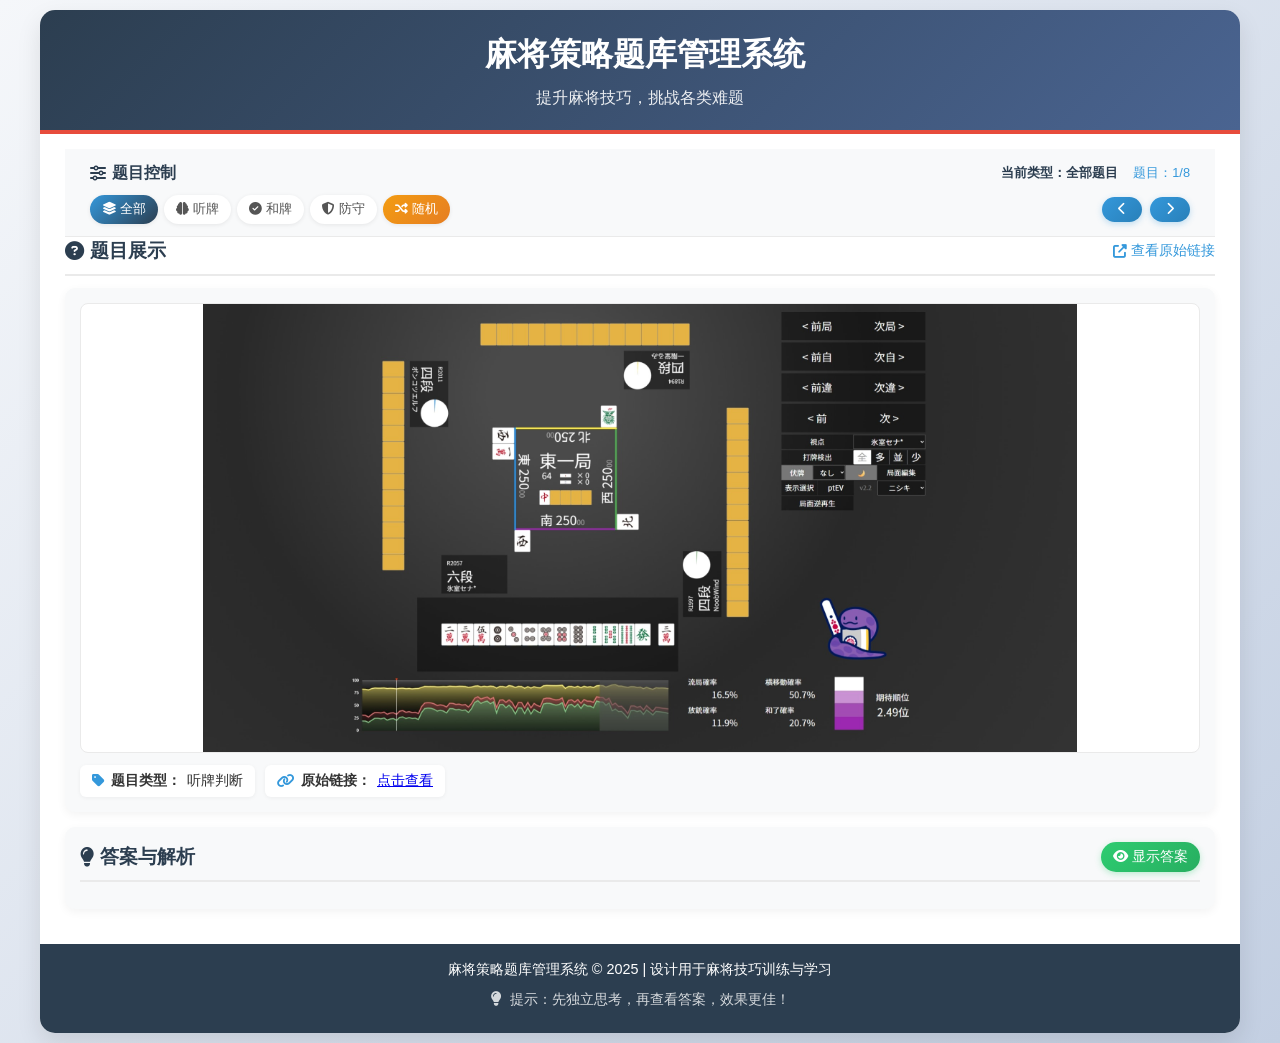
==== mahjong_question_bank/index.html @ be2d81af "麻将题库UI 更新麻将题库UI" ====
<!DOCTYPE html>
<html lang="zh-CN">
<head>
    <meta charset="UTF-8">
    <meta name="viewport" content="width=device-width, initial-scale=1.0">
    <title>麻将策略题库管理系统</title>
    <link rel="stylesheet" href="style.css">
    <link rel="stylesheet" href="https://cdnjs.cloudflare.com/ajax/libs/font-awesome/6.4.0/css/all.min.css">
</head>
<body>
    <div class="container">
        <header class="header">
            <h1><i class="fas fa-tiles"></i> 麻将策略题库管理系统</h1>
            <p class="subtitle">提升麻将技巧，挑战各类难题</p>
        </header>

        <main class="main-content">
            <div class="control-panel">
                <div class="control-header">
                    <div class="control-title">
                        <i class="fas fa-sliders-h"></i> 题目控制
                    </div>
                    <div class="type-info">
                        <span class="current-type">当前类型：全部题目</span>
                        <span class="question-count">题目：<span id="current-index">1</span>/<span id="total-questions">0</span></span>
                    </div>
                </div>
                
                <div class="control-buttons">
                    <div class="filter-buttons">
                        <button class="filter-btn active" data-type="all" title="全部题目">
                            <i class="fas fa-layer-group"></i> 全部
                        </button>
                        <button class="filter-btn" data-type="听牌判断" title="听牌判断">
                            <i class="fas fa-brain"></i> 听牌
                        </button>
                        <button class="filter-btn" data-type="和牌选择" title="和牌选择">
                            <i class="fas fa-check-circle"></i> 和牌
                        </button>
                        <button class="filter-btn" data-type="防守策略" title="防守策略">
                            <i class="fas fa-shield-alt"></i> 防守
                        </button>
                        <button class="filter-btn random-btn" title="随机抽题">
                            <i class="fas fa-random"></i> 随机
                        </button>
                    </div>
                    
                    <div class="nav-buttons">
                        <button class="nav-btn prev-btn" id="prev-btn" title="上一题">
                            <i class="fas fa-chevron-left"></i>
                        </button>
                        <button class="nav-btn next-btn" id="next-btn" title="下一题">
                            <i class="fas fa-chevron-right"></i>
                        </button>
                    </div>
                </div>
            </div>

            <div class="question-section">
                <div class="section-header">
                    <h2><i class="fas fa-question-circle"></i> 题目展示</h2>
                    <a href="#" class="original-link" id="original-link" target="_blank">
                        <i class="fas fa-external-link-alt"></i> 查看原始链接
                    </a>
                </div>
                
                <div class="question-display">
                    <div class="question-image-container">
                        <div class="image-placeholder" id="question-image-placeholder">
                            <i class="fas fa-image"></i>
                            <p>题目图片加载中...</p>
                        </div>
                        <img src="" alt="题目图片" class="question-image" id="question-image">
                    </div>
                    
                    <div class="question-meta">
                        <div class="meta-item">
                            <i class="fas fa-tag"></i>
                            <strong>题目类型：</strong>
                            <span id="question-type">听牌判断</span>
                        </div>
                        <div class="meta-item">
                            <i class="fas fa-link"></i>
                            <strong>原始链接：</strong>
                            <a href="#" id="question-url" target="_blank">点击查看</a>
                        </div>
                    </div>
                </div>
            </div>

            <div class="answer-section">
                <div class="section-header">
                    <h2><i class="fas fa-lightbulb"></i> 答案与解析</h2>
                    <button class="toggle-answer-btn" id="toggle-answer">
                        <i class="fas fa-eye"></i> 显示答案
                    </button>
                </div>
                
                <div class="answer-content hidden" id="answer-content">
                    <div class="answer-image-container">
                        <div class="image-placeholder" id="answer-image-placeholder">
                            <i class="fas fa-image"></i>
                            <p>答案图片加载中...</p>
                        </div>
                        <img src="" alt="答案图片" class="answer-image" id="answer-image">
                    </div>
                    
                    <div class="analysis-container">
                        <h3><i class="fas fa-analytics"></i> 题目解析</h3>
                        <div class="analysis-content" id="question-analyse">
                            点击"显示答案"按钮查看题目解析...
                        </div>
                    </div>
                </div>
            </div>
        </main>

        <footer class="footer">
            <p>麻将策略题库管理系统 &copy; 2025 | 设计用于麻将技巧训练与学习</p>
            <p class="footer-tips">
                <i class="fas fa-lightbulb"></i> 提示：先独立思考，再查看答案，效果更佳！
            </p>
        </footer>
    </div>

    <script src="script.js"></script>
</body>
</html>
---- mahjong_question_bank/style.css ----
/* 麻将策略题库管理系统样式 - 优化版 */
* {
    margin: 0;
    padding: 0;
    box-sizing: border-box;
}

body {
    font-family: 'Segoe UI', 'Microsoft YaHei', sans-serif;
    background: linear-gradient(135deg, #f5f7fa 0%, #c3cfe2 100%);
    color: #333;
    line-height: 1.5;
    min-height: 100vh;
    padding: 10px;
}

.container {
    max-width: 1200px;
    margin: 0 auto;
    background: white;
    border-radius: 15px;
    box-shadow: 0 10px 25px rgba(0, 0, 0, 0.1);
    overflow: hidden;
}

/* 头部样式 */
.header {
    background: linear-gradient(135deg, #2c3e50 0%, #4a6491 100%);
    color: white;
    padding: 20px 30px;
    text-align: center;
    border-bottom: 4px solid #e74c3c;
}

.header h1 {
    font-size: 2rem;
    margin-bottom: 8px;
    display: flex;
    align-items: center;
    justify-content: center;
    gap: 10px;
}

.header .subtitle {
    font-size: 1rem;
    opacity: 0.9;
    font-weight: 300;
}

/* 控制面板样式 - 压缩版 */
.control-panel {
    background: #f8f9fa;
    padding: 12px 25px;
    border-bottom: 1px solid #eaeaea;
}

.control-header {
    display: flex;
    justify-content: space-between;
    align-items: center;
    margin-bottom: 10px;
}

.control-title {
    font-size: 1rem;
    font-weight: 600;
    color: #2c3e50;
    display: flex;
    align-items: center;
    gap: 6px;
}

.control-buttons {
    display: flex;
    justify-content: space-between;
    align-items: center;
    gap: 15px;
}

.filter-buttons {
    display: flex;
    flex-wrap: wrap;
    gap: 6px;
}

.filter-btn {
    padding: 6px 12px;
    border: none;
    border-radius: 20px;
    background: white;
    color: #555;
    font-size: 0.8rem;
    font-weight: 500;
    cursor: pointer;
    transition: all 0.2s ease;
    display: flex;
    align-items: center;
    gap: 4px;
    box-shadow: 0 1px 4px rgba(0, 0, 0, 0.08);
    min-width: 60px;
    justify-content: center;
}

.filter-btn:hover {
    transform: translateY(-1px);
    box-shadow: 0 3px 8px rgba(0, 0, 0, 0.12);
}

.filter-btn.active {
    background: linear-gradient(135deg, #3498db 0%, #2c3e50 100%);
    color: white;
}

.filter-btn[data-type="听牌判断"]:hover,
.filter-btn[data-type="听牌判断"].active {
    background: linear-gradient(135deg, #9b59b6 0%, #8e44ad 100%);
    color: white;
}

.filter-btn[data-type="和牌选择"]:hover,
.filter-btn[data-type="和牌选择"].active {
    background: linear-gradient(135deg, #2ecc71 0%, #27ae60 100%);
    color: white;
}

.filter-btn[data-type="防守策略"]:hover,
.filter-btn[data-type="防守策略"].active {
    background: linear-gradient(135deg, #e74c3c 0%, #c0392b 100%);
    color: white;
}

.random-btn {
    background: linear-gradient(135deg, #f39c12 0%, #e67e22 100%);
    color: white;
}

.random-btn:hover {
    background: linear-gradient(135deg, #e67e22 0%, #d35400 100%);
}

.type-info {
    display: flex;
    align-items: center;
    gap: 15px;
    color: #666;
    font-size: 0.8rem;
}

.current-type {
    font-weight: 600;
    color: #2c3e50;
}

.question-count {
    font-weight: 500;
    color: #3498db;
}

/* 导航按钮样式 - 压缩版 */
.nav-buttons {
    display: flex;
    align-items: center;
    gap: 8px;
}

.nav-btn {
    padding: 6px 12px;
    border: none;
    border-radius: 20px;
    background: linear-gradient(135deg, #3498db 0%, #2980b9 100%);
    color: white;
    font-size: 0.8rem;
    font-weight: 500;
    cursor: pointer;
    transition: all 0.2s ease;
    display: flex;
    align-items: center;
    justify-content: center;
    min-width: 40px;
    box-shadow: 0 2px 6px rgba(52, 152, 219, 0.3);
}

.nav-btn:hover {
    transform: translateY(-1px);
    box-shadow: 0 4px 10px rgba(52, 152, 219, 0.4);
}

.nav-btn:disabled {
    background: #bdc3c7;
    cursor: not-allowed;
    transform: none;
    box-shadow: none;
}

/* 题目区域样式 - 优化版 */
.main-content {
    padding: 15px 25px;
}

.section-header {
    display: flex;
    justify-content: space-between;
    align-items: center;
    margin-bottom: 12px;
    padding-bottom: 8px;
    border-bottom: 2px solid #eaeaea;
}

.section-header h2 {
    font-size: 1.2rem;
    color: #2c3e50;
    display: flex;
    align-items: center;
    gap: 6px;
}

.original-link {
    color: #3498db;
    text-decoration: none;
    font-weight: 500;
    display: flex;
    align-items: center;
    gap: 4px;
    transition: color 0.2s ease;
    font-size: 0.85rem;
}

.original-link:hover {
    color: #2980b9;
    text-decoration: underline;
}

/* 题目展示区域 - 增大图片区域 */
.question-display {
    background: #f8f9fa;
    border-radius: 10px;
    padding: 15px;
    margin-bottom: 15px;
    box-shadow: 0 3px 10px rgba(0, 0, 0, 0.05);
}

.question-image-container {
    position: relative;
    width: 100%;
    height: 450px; /* 增大图片区域高度 */
    background: white;
    border-radius: 8px;
    overflow: hidden;
    margin-bottom: 12px;
    border: 1px solid #eaeaea;
}

.image-placeholder {
    position: absolute;
    top: 0;
    left: 0;
    width: 100%;
    height: 100%;
    display: flex;
    flex-direction: column;
    align-items: center;
    justify-content: center;
    background: #f8f9fa;
    color: #95a5a6;
    font-size: 0.9rem;
}

.image-placeholder i {
    font-size: 2.5rem;
    margin-bottom: 12px;
    opacity: 0.5;
}

.question-image, .answer-image {
    width: 100%;
    height: 100%;
    object-fit: contain; /* 保持图片比例，不裁剪 */
    display: none;
}

.question-meta {
    display: flex;
    gap: 10px;
    flex-wrap: wrap;
}

.meta-item {
    display: flex;
    align-items: center;
    gap: 6px;
    padding: 6px 12px;
    background: white;
    border-radius: 6px;
    box-shadow: 0 1px 4px rgba(0, 0, 0, 0.05);
    font-size: 0.85rem;
}

.meta-item i {
    color: #3498db;
    font-size: 0.9rem;
}

/* 答案区域样式 - 压缩版 */
.answer-section {
    background: #f8f9fa;
    border-radius: 10px;
    padding: 15px;
    box-shadow: 0 3px 10px rgba(0, 0, 0, 0.05);
}

.toggle-answer-btn {
    padding: 6px 12px;
    border: none;
    border-radius: 20px;
    background: linear-gradient(135deg, #2ecc71 0%, #27ae60 100%);
    color: white;
    font-size: 0.85rem;
    font-weight: 500;
    cursor: pointer;
    transition: all 0.2s ease;
    display: flex;
    align-items: center;
    gap: 4px;
    box-shadow: 0 2px 6px rgba(46, 204, 113, 0.3);
}

.toggle-answer-btn:hover {
    transform: translateY(-1px);
    box-shadow: 0 4px 10px rgba(46, 204, 113, 0.4);
}

.toggle-answer-btn.showing {
    background: linear-gradient(135deg, #e74c3c 0%, #c0392b 100%);
}

.answer-content {
    margin-top: 12px;
}

.answer-image-container {
    position: relative;
    width: 100%;
    height: 200px; /* 增大答案图片区域 */
    background: white;
    border-radius: 8px;
    overflow: hidden;
    margin-bottom: 12px;
    border: 1px solid #eaeaea;
}

.analysis-container {
    background: white;
    border-radius: 8px;
    padding: 12px;
    box-shadow: 0 1px 4px rgba(0, 0, 0, 0.05);
}

.analysis-container h3 {
    font-size: 1rem;
    color: #2c3e50;
    margin-bottom: 12px;
    display: flex;
    align-items: center;
    gap: 6px;
}

.analysis-content {
    line-height: 1.5;
    color: #444;
    font-size: 0.9rem;
}

/* 隐藏类 */
.hidden {
    display: none;
}

/* 页脚样式 */
.footer {
    background: #2c3e50;
    color: white;
    text-align: center;
    padding: 15px 30px;
    margin-top: 20px;
}

.footer p {
    margin-bottom: 8px;
    font-size: 0.9rem;
}

.footer-tips {
    font-size: 0.85rem;
    opacity: 0.8;
    display: flex;
    align-items: center;
    justify-content: center;
    gap: 8px;
}

/* 响应式设计 - 优化版 */
@media (max-width: 768px) {
    .header h1 {
        font-size: 1.4rem;
        flex-direction: column;
        gap: 6px;
    }
    
    .header .subtitle {
        font-size: 0.85rem;
    }
    
    .control-panel {
        padding: 10px 15px;
    }
    
    .control-buttons {
        flex-direction: column;
        gap: 10px;
        align-items: stretch;
    }
    
    .filter-buttons {
        justify-content: center;
    }
    
    .filter-btn {
        padding: 5px 10px;
        font-size: 0.75rem;
        min-width: 55px;
    }
    
    .nav-buttons {
        justify-content: center;
    }
    
    .nav-btn {
        padding: 5px 10px;
        font-size: 0.75rem;
        min-width: 35px;
    }
    
    .type-info {
        font-size: 0.75rem;
        gap: 10px;
    }
    
    .question-image-container {
        height: 350px; /* 移动端保持较大图片区域 */
    }
    
    .answer-image-container {
        height: 150px;
    }
    
    .question-meta {
        flex-direction: column;
        gap: 8px;
    }
    
    .section-header {
        flex-direction: column;
        align-items: flex-start;
        gap: 8px;
    }
    
    .main-content {
        padding: 12px 15px;
    }
    
    .question-display,
    .answer-section {
        padding: 12px;
    }
}

@media (max-width: 480px) {
    body {
        padding: 3px;
    }
    
    .container {
        border-radius: 6px;
    }
    
    .header {
        padding: 10px 12px;
    }
    
    .header h1 {
        font-size: 1.2rem;
        gap: 4px;
    }
    
    .header .subtitle {
        font-size: 0.8rem;
    }
    
    .control-panel {
        padding: 8px 10px;
    }
    
    .control-header {
        flex-direction: column;
        gap: 8px;
        margin-bottom: 8px;
    }
    
    .control-buttons {
        flex-direction: column;
        gap: 8px;
    }
    
    .filter-buttons {
        justify-content: center;
        gap: 4px;
    }
    
    .filter-btn {
        padding: 4px 8px;
        font-size: 0.7rem;
        min-width: 50px;
    }
    
    .nav-buttons {
        justify-content: center;
        gap: 6px;
    }
    
    .nav-btn {
        padding: 4px 8px;
        font-size: 0.7rem;
        min-width: 30px;
    }
    
    .type-info {
        flex-direction: column;
        gap: 6px;
        font-size: 0.7rem;
    }
    
    .main-content {
        padding: 8px 10px;
    }
    
    .section-header {
        margin-bottom: 8px;
        padding-bottom: 6px;
    }
    
    .section-header h2 {
        font-size: 1rem;
    }
    
    .original-link {
        font-size: 0.75rem;
    }
    
    .question-display,
    .answer-section {
        padding: 8px;
    }
    
    .question-image-container {
        height: 300px; /* 小屏幕保持足够高度 */
    }
    
    .answer-image-container {
        height: 120px;
    }
    
    .question-meta {
        gap: 6px;
    }
    
    .meta-item {
        padding: 4px 8px;
        font-size: 0.75rem;
    }
    
    .toggle-answer-btn {
        padding: 4px 8px;
        font-size: 0.75rem;
    }
    
    .analysis-container {
        padding: 8px;
    }
    
    .analysis-container h3 {
        font-size: 0.9rem;
        margin-bottom: 8px;
    }
    
    .analysis-content {
        font-size: 0.8rem;
        line-height: 1.4;
    }
    
    .footer {
        padding: 8px 10px;
        margin-top: 10px;
    }
    
    .footer p {
        font-size: 0.75rem;
    }
    
    .footer-tips {
        font-size: 0.7rem;
    }
}
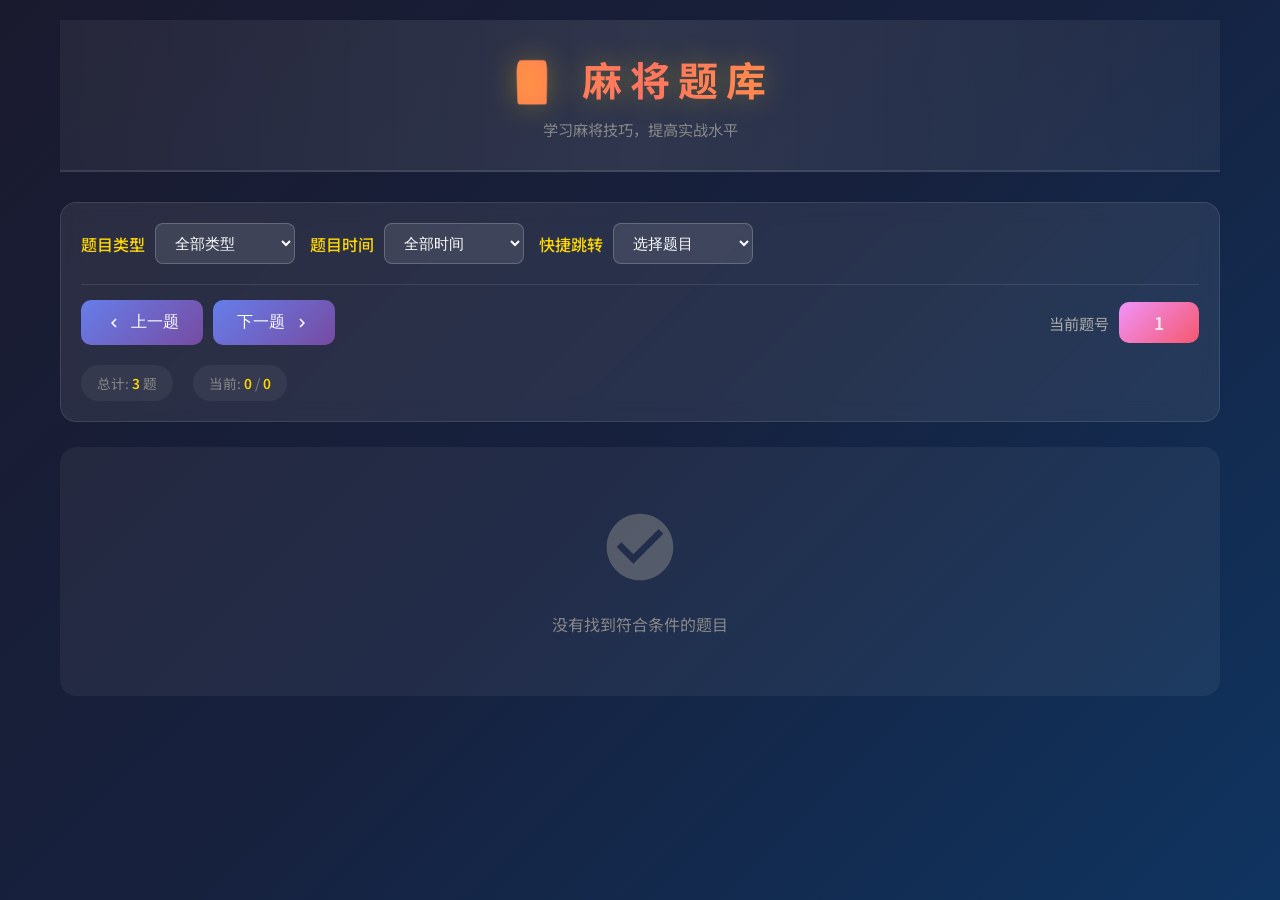
==== commit 2661bf6b: "更新页面，添加例题" ====
--- a/mahjong_question_bank/index.html
+++ b/mahjong_question_bank/index.html
@@ -2,127 +2,1120 @@
 <html lang="zh-CN">
 <head>
     <meta charset="UTF-8">
-    <meta name="viewport" content="width=device-width, initial-scale=1.0">
-    <title>麻将策略题库管理系统</title>
-    <link rel="stylesheet" href="style.css">
-    <link rel="stylesheet" href="https://cdnjs.cloudflare.com/ajax/libs/font-awesome/6.4.0/css/all.min.css">
+    <meta name="viewport" content="width=device-width, initial-scale=1.0, maximum-scale=3.0">
+    <title>麻将题库</title>
+    <link rel="preconnect" href="https://fonts.googleapis.com">
+    <link rel="preconnect" href="https://fonts.gstatic.com" crossorigin>
+    <link href="https://fonts.googleapis.com/css2?family=Noto+Sans+SC:wght@400;500;700&display=swap" rel="stylesheet">
+    <style>
+        * {
+            margin: 0;
+            padding: 0;
+            box-sizing: border-box;
+        }
+
+        body {
+            font-family: 'Noto Sans SC', 'PingFang SC', 'Microsoft YaHei', sans-serif;
+            background: linear-gradient(135deg, #1a1a2e 0%, #16213e 50%, #0f3460 100%);
+            min-height: 100vh;
+            color: #e8e8e8;
+        }
+
+        .container {
+            max-width: 1200px;
+            margin: 0 auto;
+            padding: 20px;
+        }
+
+        /* 标题 */
+        .header {
+            text-align: center;
+            padding: 30px 0;
+            background: linear-gradient(90deg, rgba(255,255,255,0.05) 0%, rgba(255,255,255,0.1) 50%, rgba(255,255,255,0.05) 100%);
+            border-bottom: 2px solid rgba(255,255,255,0.1);
+            margin-bottom: 30px;
+        }
+
+        .header h1 {
+            font-size: 2.5rem;
+            font-weight: 700;
+            background: linear-gradient(90deg, #ffd700, #ff6b6b, #ffd700);
+            -webkit-background-clip: text;
+            -webkit-text-fill-color: transparent;
+            background-clip: text;
+            text-shadow: 0 0 30px rgba(255,215,0,0.3);
+            letter-spacing: 8px;
+        }
+
+        .header p {
+            margin-top: 10px;
+            color: #888;
+            font-size: 0.95rem;
+        }
+
+        /* 导航栏 */
+        .navbar {
+            background: rgba(255,255,255,0.08);
+            backdrop-filter: blur(10px);
+            border-radius: 16px;
+            padding: 20px;
+            margin-bottom: 25px;
+            border: 1px solid rgba(255,255,255,0.1);
+        }
+
+        .navbar-top {
+            display: flex;
+            flex-wrap: wrap;
+            gap: 15px;
+            margin-bottom: 20px;
+            align-items: center;
+        }
+
+        .filter-group {
+            display: flex;
+            align-items: center;
+            gap: 10px;
+        }
+
+        .filter-label {
+            color: #ffd700;
+            font-weight: 500;
+            white-space: nowrap;
+        }
+
+        .filter-select {
+            background: rgba(255,255,255,0.1);
+            border: 1px solid rgba(255,255,255,0.2);
+            border-radius: 8px;
+            padding: 10px 15px;
+            color: #fff;
+            font-size: 0.95rem;
+            cursor: pointer;
+            min-width: 140px;
+            transition: all 0.3s;
+        }
+
+        .filter-select:hover {
+            border-color: #ffd700;
+        }
+
+        .filter-select:focus {
+            outline: none;
+            border-color: #ffd700;
+            box-shadow: 0 0 10px rgba(255,215,0,0.3);
+        }
+
+        .filter-select option {
+            background: #1a1a2e;
+            color: #fff;
+        }
+
+        /* 导航控制区 */
+        .nav-controls {
+            display: flex;
+            flex-wrap: wrap;
+            gap: 15px;
+            align-items: center;
+            justify-content: space-between;
+            padding-top: 15px;
+            border-top: 1px solid rgba(255,255,255,0.1);
+        }
+
+        .nav-buttons {
+            display: flex;
+            gap: 10px;
+        }
+
+        .nav-btn {
+            background: linear-gradient(135deg, #667eea 0%, #764ba2 100%);
+            border: none;
+            border-radius: 10px;
+            padding: 12px 24px;
+            color: #fff;
+            font-size: 1rem;
+            font-weight: 500;
+            cursor: pointer;
+            transition: all 0.3s;
+            display: flex;
+            align-items: center;
+            gap: 8px;
+        }
+
+        .nav-btn:hover {
+            transform: translateY(-2px);
+            box-shadow: 0 5px 20px rgba(102,126,234,0.4);
+        }
+
+        .nav-btn:active {
+            transform: translateY(0);
+        }
+
+        .nav-btn:disabled {
+            opacity: 0.5;
+            cursor: not-allowed;
+            transform: none;
+        }
+
+        .nav-btn svg {
+            width: 18px;
+            height: 18px;
+        }
+
+        .jump-section {
+            display: flex;
+            align-items: center;
+            gap: 10px;
+        }
+
+        .jump-label {
+            color: #aaa;
+            font-size: 0.95rem;
+        }
+
+        .current-id {
+            background: linear-gradient(135deg, #f093fb 0%, #f5576c 100%);
+            padding: 8px 20px;
+            border-radius: 10px;
+            font-weight: 600;
+            font-size: 1.1rem;
+            min-width: 80px;
+            text-align: center;
+        }
+
+        /* 题目介绍区 */
+        .question-section {
+            display: grid;
+            grid-template-columns: 1fr auto;
+            gap: 20px;
+            margin-bottom: 25px;
+        }
+
+        .question-intro {
+            background: rgba(255,255,255,0.08);
+            backdrop-filter: blur(10px);
+            border-radius: 16px;
+            padding: 25px;
+            border: 1px solid rgba(255,255,255,0.1);
+            position: relative;
+            overflow: hidden;
+        }
+
+        .question-intro::before {
+            content: '';
+            position: absolute;
+            top: 0;
+            left: 0;
+            right: 0;
+            height: 3px;
+            background: linear-gradient(90deg, #667eea, #764ba2, #f093fb);
+        }
+
+        .intro-label {
+            color: #ffd700;
+            font-size: 0.85rem;
+            font-weight: 500;
+            margin-bottom: 10px;
+            letter-spacing: 2px;
+        }
+
+        .intro-text {
+            color: #ccc;
+            line-height: 1.8;
+            font-size: 1.05rem;
+        }
+
+        .toggle-btn {
+            background: linear-gradient(135deg, #ff6b6b 0%, #feca57 100%);
+            border: none;
+            border-radius: 12px;
+            padding: 20px 30px;
+            color: #fff;
+            font-size: 1.1rem;
+            font-weight: 600;
+            cursor: pointer;
+            transition: all 0.3s;
+            white-space: nowrap;
+            height: fit-content;
+            align-self: center;
+            box-shadow: 0 4px 15px rgba(255,107,107,0.3);
+        }
+
+        .toggle-btn:hover {
+            transform: scale(1.05);
+            box-shadow: 0 6px 25px rgba(255,107,107,0.4);
+        }
+
+        .toggle-btn.show-answer {
+            background: linear-gradient(135deg, #11998e 0%, #38ef7d 100%);
+            box-shadow: 0 4px 15px rgba(17,153,142,0.3);
+        }
+
+        .toggle-btn.show-answer:hover {
+            box-shadow: 0 6px 25px rgba(17,153,142,0.4);
+        }
+
+        /* 题目图片区 */
+        .image-section {
+            background: rgba(255,255,255,0.08);
+            backdrop-filter: blur(10px);
+            border-radius: 16px;
+            padding: 25px;
+            border: 1px solid rgba(255,255,255,0.1);
+        }
+
+        .image-label {
+            color: #ffd700;
+            font-size: 0.85rem;
+            font-weight: 500;
+            margin-bottom: 15px;
+            letter-spacing: 2px;
+        }
+
+        .image-container {
+            display: flex;
+            flex-wrap: wrap;
+            gap: 15px;
+            justify-content: center;
+        }
+
+        .question-image {
+            max-width: 100%;
+            border-radius: 12px;
+            cursor: pointer;
+            transition: all 0.3s;
+            object-fit: contain;
+            max-height: 350px;
+            background: rgba(0,0,0,0.3);
+            border-radius: 12px;
+            padding: 10px;
+        }
+
+        .question-image:hover {
+            transform: scale(1.02);
+            box-shadow: 0 8px 30px rgba(0,0,0,0.3);
+        }
+
+        /* 图片导航 */
+        .image-nav {
+            display: flex;
+            justify-content: center;
+            align-items: center;
+            gap: 20px;
+            margin-top: 20px;
+            padding-top: 20px;
+            border-top: 1px solid rgba(255,255,255,0.1);
+        }
+
+        .image-nav-btn {
+            background: rgba(255,255,255,0.1);
+            border: 1px solid rgba(255,255,255,0.2);
+            border-radius: 50%;
+            width: 45px;
+            height: 45px;
+            display: flex;
+            align-items: center;
+            justify-content: center;
+            cursor: pointer;
+            transition: all 0.3s;
+        }
+
+        .image-nav-btn:hover:not(:disabled) {
+            background: rgba(255,255,255,0.2);
+            transform: scale(1.1);
+        }
+
+        .image-nav-btn:disabled {
+            opacity: 0.3;
+            cursor: not-allowed;
+            transform: none;
+        }
+
+        .image-nav-btn svg {
+            width: 20px;
+            height: 20px;
+            fill: #fff;
+        }
+
+        .image-counter {
+            color: #aaa;
+            font-size: 0.95rem;
+        }
+
+        /* 图片放大模态框 */
+        .modal {
+            display: none;
+            position: fixed;
+            top: 0;
+            left: 0;
+            width: 100%;
+            height: 100%;
+            background: rgba(0,0,0,0.95);
+            z-index: 1000;
+            justify-content: center;
+            align-items: center;
+            cursor: zoom-out;
+        }
+
+        .modal.active {
+            display: flex;
+        }
+
+        .modal-image {
+            max-width: 95vw;
+            max-height: 95vh;
+            object-fit: contain;
+            border-radius: 8px;
+            cursor: default;
+        }
+
+        .modal-close {
+            position: absolute;
+            top: 20px;
+            right: 30px;
+            font-size: 40px;
+            color: #fff;
+            cursor: pointer;
+            transition: all 0.3s;
+        }
+
+        .modal-close:hover {
+            color: #ffd700;
+            transform: scale(1.1);
+        }
+
+        .modal-nav {
+            position: absolute;
+            top: 50%;
+            transform: translateY(-50%);
+            background: rgba(255,255,255,0.1);
+            border: none;
+            border-radius: 50%;
+            width: 60px;
+            height: 60px;
+            display: flex;
+            align-items: center;
+            justify-content: center;
+            cursor: pointer;
+            transition: all 0.3s;
+        }
+
+        .modal-nav:hover {
+            background: rgba(255,255,255,0.2);
+        }
+
+        .modal-nav svg {
+            width: 30px;
+            height: 30px;
+            fill: #fff;
+        }
+
+        .modal-prev {
+            left: 20px;
+        }
+
+        .modal-next {
+            right: 20px;
+        }
+
+        /* 加载状态 */
+        .loading {
+            text-align: center;
+            padding: 60px;
+            color: #888;
+        }
+
+        .loading-spinner {
+            width: 50px;
+            height: 50px;
+            border: 4px solid rgba(255,255,255,0.1);
+            border-top-color: #ffd700;
+            border-radius: 50%;
+            animation: spin 1s linear infinite;
+            margin: 0 auto 20px;
+        }
+
+        @keyframes spin {
+            to { transform: rotate(360deg); }
+        }
+
+        /* 空状态 */
+        .empty-state {
+            text-align: center;
+            padding: 60px;
+            background: rgba(255,255,255,0.05);
+            border-radius: 16px;
+            color: #888;
+        }
+
+        .empty-state svg {
+            width: 80px;
+            height: 80px;
+            margin-bottom: 20px;
+            opacity: 0.5;
+        }
+
+        /* 统计信息 */
+        .stats {
+            display: flex;
+            gap: 20px;
+            margin-top: 20px;
+            flex-wrap: wrap;
+        }
+
+        .stat-item {
+            background: rgba(255,255,255,0.05);
+            padding: 8px 16px;
+            border-radius: 20px;
+            font-size: 0.85rem;
+            color: #888;
+        }
+
+        .stat-item span {
+            color: #ffd700;
+            font-weight: 600;
+        }
+
+        /* 响应式 */
+        @media (max-width: 768px) {
+            .container {
+                padding: 15px;
+            }
+
+            .header h1 {
+                font-size: 1.8rem;
+                letter-spacing: 4px;
+            }
+
+            .navbar {
+                padding: 15px;
+            }
+
+            .navbar-top {
+                flex-direction: column;
+                align-items: stretch;
+            }
+
+            .filter-group {
+                flex-direction: column;
+                align-items: stretch;
+            }
+
+            .filter-select {
+                width: 100%;
+            }
+
+            .nav-controls {
+                flex-direction: column;
+                gap: 15px;
+            }
+
+            .nav-buttons {
+                width: 100%;
+                justify-content: center;
+            }
+
+            .jump-section {
+                width: 100%;
+                justify-content: center;
+            }
+
+            .question-section {
+                grid-template-columns: 1fr;
+            }
+
+            .toggle-btn {
+                width: 100%;
+                text-align: center;
+            }
+
+            .question-image {
+                max-height: 250px;
+            }
+
+            .modal-nav {
+                width: 45px;
+                height: 45px;
+            }
+
+            .modal-prev {
+                left: 10px;
+            }
+
+            .modal-next {
+                right: 10px;
+            }
+
+            .stats {
+                justify-content: center;
+            }
+        }
+
+        @media (max-width: 480px) {
+            .header h1 {
+                font-size: 1.5rem;
+            }
+
+            .nav-btn {
+                padding: 10px 16px;
+                font-size: 0.9rem;
+            }
+
+            .question-intro {
+                padding: 20px;
+            }
+
+            .image-section {
+                padding: 15px;
+            }
+        }
+
+        /* 动画效果 */
+        @keyframes fadeIn {
+            from {
+                opacity: 0;
+                transform: translateY(10px);
+            }
+            to {
+                opacity: 1;
+                transform: translateY(0);
+            }
+        }
+
+        .fade-in {
+            animation: fadeIn 0.3s ease-out;
+        }
+    </style>
 </head>
 <body>
     <div class="container">
+        <!-- 标题 -->
         <header class="header">
-            <h1><i class="fas fa-tiles"></i> 麻将策略题库管理系统</h1>
-            <p class="subtitle">提升麻将技巧，挑战各类难题</p>
+            <h1>🀄 麻将题库</h1>
+            <p>学习麻将技巧，提高实战水平</p>
         </header>
 
-        <main class="main-content">
-            <div class="control-panel">
-                <div class="control-header">
-                    <div class="control-title">
-                        <i class="fas fa-sliders-h"></i> 题目控制
-                    </div>
-                    <div class="type-info">
-                        <span class="current-type">当前类型：全部题目</span>
-                        <span class="question-count">题目：<span id="current-index">1</span>/<span id="total-questions">0</span></span>
-                    </div>
+        <!-- 导航栏 -->
+        <nav class="navbar">
+            <div class="navbar-top">
+                <div class="filter-group">
+                    <span class="filter-label">题目类型</span>
+                    <select id="typeFilter" class="filter-select">
+                        <option value="">全部类型</option>
+                    </select>
                 </div>
-                
-                <div class="control-buttons">
-                    <div class="filter-buttons">
-                        <button class="filter-btn active" data-type="all" title="全部题目">
-                            <i class="fas fa-layer-group"></i> 全部
-                        </button>
-                        <button class="filter-btn" data-type="听牌判断" title="听牌判断">
-                            <i class="fas fa-brain"></i> 听牌
-                        </button>
-                        <button class="filter-btn" data-type="和牌选择" title="和牌选择">
-                            <i class="fas fa-check-circle"></i> 和牌
-                        </button>
-                        <button class="filter-btn" data-type="防守策略" title="防守策略">
-                            <i class="fas fa-shield-alt"></i> 防守
-                        </button>
-                        <button class="filter-btn random-btn" title="随机抽题">
-                            <i class="fas fa-random"></i> 随机
-                        </button>
-                    </div>
-                    
-                    <div class="nav-buttons">
-                        <button class="nav-btn prev-btn" id="prev-btn" title="上一题">
-                            <i class="fas fa-chevron-left"></i>
-                        </button>
-                        <button class="nav-btn next-btn" id="next-btn" title="下一题">
-                            <i class="fas fa-chevron-right"></i>
-                        </button>
-                    </div>
+                <div class="filter-group">
+                    <span class="filter-label">题目时间</span>
+                    <select id="timeFilter" class="filter-select">
+                        <option value="">全部时间</option>
+                    </select>
+                </div>
+                <div class="filter-group">
+                    <span class="filter-label">快捷跳转</span>
+                    <select id="questionSelect" class="filter-select">
+                        <option value="">选择题目</option>
+                    </select>
                 </div>
             </div>
-
-            <div class="question-section">
-                <div class="section-header">
-                    <h2><i class="fas fa-question-circle"></i> 题目展示</h2>
-                    <a href="#" class="original-link" id="original-link" target="_blank">
-                        <i class="fas fa-external-link-alt"></i> 查看原始链接
-                    </a>
+            <div class="nav-controls">
+                <div class="nav-buttons">
+                    <button id="prevBtn" class="nav-btn">
+                        <svg viewBox="0 0 24 24" fill="currentColor">
+                            <path d="M15.41 7.41L14 6l-6 6 6 6 1.41-1.41L10.83 12z"/>
+                        </svg>
+                        上一题
+                    </button>
+                    <button id="nextBtn" class="nav-btn">
+                        下一题
+                        <svg viewBox="0 0 24 24" fill="currentColor">
+                            <path d="M8.59 16.59L10 18l6-6-6-6-1.41 1.41L13.17 12z"/>
+                        </svg>
+                    </button>
                 </div>
-                
-                <div class="question-display">
-                    <div class="question-image-container">
-                        <div class="image-placeholder" id="question-image-placeholder">
-                            <i class="fas fa-image"></i>
-                            <p>题目图片加载中...</p>
-                        </div>
-                        <img src="" alt="题目图片" class="question-image" id="question-image">
-                    </div>
-                    
-                    <div class="question-meta">
-                        <div class="meta-item">
-                            <i class="fas fa-tag"></i>
-                            <strong>题目类型：</strong>
-                            <span id="question-type">听牌判断</span>
-                        </div>
-                        <div class="meta-item">
-                            <i class="fas fa-link"></i>
-                            <strong>原始链接：</strong>
-                            <a href="#" id="question-url" target="_blank">点击查看</a>
-                        </div>
-                    </div>
+                <div class="jump-section">
+                    <span class="jump-label">当前题号</span>
+                    <div class="current-id" id="currentId">1</div>
                 </div>
             </div>
-
-            <div class="answer-section">
-                <div class="section-header">
-                    <h2><i class="fas fa-lightbulb"></i> 答案与解析</h2>
-                    <button class="toggle-answer-btn" id="toggle-answer">
-                        <i class="fas fa-eye"></i> 显示答案
+            <div class="stats">
+                <div class="stat-item">总计: <span id="totalCount">0</span> 题</div>
+                <div class="stat-item">当前: <span id="currentIndex">0</span> / <span id="filteredCount">0</span></div>
+            </div>
+        </nav>
+
+        <!-- 加载状态 -->
+        <div id="loading" class="loading">
+            <div class="loading-spinner"></div>
+            <p>正在加载题目...</p>
+        </div>
+
+        <!-- 题目内容 -->
+        <main id="questionContent" style="display: none;">
+            <!-- 题目介绍区 -->
+            <section class="question-section">
+                <div class="question-intro">
+                    <div class="intro-label" id="introLabel">题目类型</div>
+                    <p class="intro-text" id="introText"></p>
+                </div>
+                <button id="toggleBtn" class="toggle-btn">
+                    显示答案
+                </button>
+            </section>
+
+            <!-- 题目图片区 -->
+            <section class="image-section">
+                <div class="image-label" id="imageLabel">题目图片</div>
+                <div class="image-container" id="imageContainer"></div>
+                <div class="image-nav" id="imageNav" style="display: none;">
+                    <button class="image-nav-btn" id="imgPrevBtn">
+                        <svg viewBox="0 0 24 24">
+                            <path d="M15.41 7.41L14 6l-6 6 6 6 1.41-1.41L10.83 12z"/>
+                        </svg>
+                    </button>
+                    <span class="image-counter" id="imageCounter">1 / 1</span>
+                    <button class="image-nav-btn" id="imgNextBtn">
+                        <svg viewBox="0 0 24 24">
+                            <path d="M8.59 16.59L10 18l6-6-6-6-1.41 1.41L13.17 12z"/>
+                        </svg>
                     </button>
                 </div>
+            </section>
+        </main>
+
+        <!-- 空状态 -->
+        <div id="emptyState" class="empty-state" style="display: none;">
+            <svg viewBox="0 0 24 24" fill="currentColor">
+                <path d="M12 2C6.48 2 2 6.48 2 12s4.48 10 10 10 10-4.48 10-10S17.52 2 12 2zm-2 15l-5-5 1.41-1.41L10 14.17l7.59-7.59L19 8l-9 9z"/>
+            </svg>
+            <p>没有找到符合条件的题目</p>
+        </div>
+    </div>
+
+    <!-- 图片放大模态框 -->
+    <div id="imageModal" class="modal">
+        <span class="modal-close" id="modalClose">&times;</span>
+        <button class="modal-nav modal-prev" id="modalPrev">
+            <svg viewBox="0 0 24 24">
+                <path d="M15.41 7.41L14 6l-6 6 6 6 1.41-1.41L10.83 12z"/>
+            </svg>
+        </button>
+        <img id="modalImage" class="modal-image" src="" alt="大图">
+        <button class="modal-nav modal-next" id="modalNext">
+            <svg viewBox="0 0 24 24">
+                <path d="M8.59 16.59L10 18l6-6-6-6-1.41 1.41L13.17 12z"/>
+            </svg>
+        </button>
+    </div>
+
+    <script>
+        // 数据和状态
+        let allQuestions = [];
+        let filteredQuestions = [];
+        let currentQuestionIndex = 0;
+        let isShowingAnswer = false;
+        let currentImageIndex = 0;
+        let currentImages = [];
+        let modalImageIndex = 0;
+        let imagePreloads = {};
+
+        // DOM元素
+        const elements = {
+            typeFilter: document.getElementById('typeFilter'),
+            timeFilter: document.getElementById('timeFilter'),
+            questionSelect: document.getElementById('questionSelect'),
+            prevBtn: document.getElementById('prevBtn'),
+            nextBtn: document.getElementById('nextBtn'),
+            currentId: document.getElementById('currentId'),
+            totalCount: document.getElementById('totalCount'),
+            currentIndex: document.getElementById('currentIndex'),
+            filteredCount: document.getElementById('filteredCount'),
+            loading: document.getElementById('loading'),
+            questionContent: document.getElementById('questionContent'),
+            emptyState: document.getElementById('emptyState'),
+            introLabel: document.getElementById('introLabel'),
+            introText: document.getElementById('introText'),
+            toggleBtn: document.getElementById('toggleBtn'),
+            imageLabel: document.getElementById('imageLabel'),
+            imageContainer: document.getElementById('imageContainer'),
+            imageNav: document.getElementById('imageNav'),
+            imageCounter: document.getElementById('imageCounter'),
+            imgPrevBtn: document.getElementById('imgPrevBtn'),
+            imgNextBtn: document.getElementById('imgNextBtn'),
+            imageModal: document.getElementById('imageModal'),
+            modalImage: document.getElementById('modalImage'),
+            modalClose: document.getElementById('modalClose'),
+            modalPrev: document.getElementById('modalPrev'),
+            modalNext: document.getElementById('modalNext')
+        };
+
+        // 初始化
+        async function init() {
+            try {
+                await loadQuestions();
+                setupTypeFilter();
+                setupTimeFilter();
+                setupEventListeners();
+                updateStats();
+                elements.loading.style.display = 'none';
                 
-                <div class="answer-content hidden" id="answer-content">
-                    <div class="answer-image-container">
-                        <div class="image-placeholder" id="answer-image-placeholder">
-                            <i class="fas fa-image"></i>
-                            <p>答案图片加载中...</p>
-                        </div>
-                        <img src="" alt="答案图片" class="answer-image" id="answer-image">
-                    </div>
-                    
-                    <div class="analysis-container">
-                        <h3><i class="fas fa-analytics"></i> 题目解析</h3>
-                        <div class="analysis-content" id="question-analyse">
-                            点击"显示答案"按钮查看题目解析...
-                        </div>
-                    </div>
-                </div>
-            </div>
-        </main>
-
-        <footer class="footer">
-            <p>麻将策略题库管理系统 &copy; 2025 | 设计用于麻将技巧训练与学习</p>
-            <p class="footer-tips">
-                <i class="fas fa-lightbulb"></i> 提示：先独立思考，再查看答案，效果更佳！
-            </p>
-        </footer>
-    </div>
-
-    <script src="script.js"></script>
+                if (filteredQuestions.length > 0) {
+                    showQuestion(0);
+                } else {
+                    showEmptyState();
+                }
+            } catch (error) {
+                console.error('初始化失败:', error);
+                elements.loading.innerHTML = '<p style="color: #ff6b6b;">加载失败，请刷新重试</p>';
+            }
+        }
+
+        // 加载题目数据
+        async function loadQuestions() {
+            const response = await fetch('questions.json');
+            if (!response.ok) {
+                throw new Error('无法加载题目数据');
+            }
+            allQuestions = await response.json();
+            
+            // 为每个题目添加ID（如果数据中没有）
+            allQuestions = allQuestions.map((q, index) => ({
+                ...q,
+                question_id: q.question_id || (index + 1)
+            }));
+            
+            // 预加载所有图片
+            preloadAllImages();
+        }
+
+        // 图片预加载
+        function preloadAllImages() {
+            allQuestions.forEach((q, index) => {
+                // 预加载题目图片
+                if (q.question_pic) {
+                    const questionImg = new Image();
+                    questionImg.src = q.question_pic;
+                    imagePreloads[`q_${index}_question`] = questionImg;
+                }
+                
+                // 预加载答案图片
+                if (q.question_answer) {
+                    const answerImg = new Image();
+                    answerImg.src = q.question_answer;
+                    imagePreloads[`q_${index}_answer`] = answerImg;
+                }
+            });
+        }
+
+        // 设置类型筛选
+        function setupTypeFilter() {
+            const types = [...new Set(allQuestions.map(q => q.question_type))].filter(Boolean);
+            
+            types.forEach(type => {
+                const option = document.createElement('option');
+                option.value = type;
+                option.textContent = type;
+                elements.typeFilter.appendChild(option);
+            });
+        }
+
+        // 设置时间筛选
+        function setupTimeFilter() {
+            const times = [...new Set(allQuestions.map(q => q.question_time))].filter(Boolean);
+            
+            times.forEach(time => {
+                const option = document.createElement('option');
+                option.value = time;
+                option.textContent = time;
+                elements.timeFilter.appendChild(option);
+            });
+        }
+
+        // 更新题目快捷选择下拉框
+        function updateQuestionSelect() {
+            const currentValue = elements.questionSelect.value;
+            elements.questionSelect.innerHTML = '<option value="">选择题目</option>';
+            
+            filteredQuestions.forEach((q, index) => {
+                const option = document.createElement('option');
+                const timeInfo = q.question_time ? `[${q.question_time}] ` : '';
+                option.value = index;
+                option.textContent = `${timeInfo}第${q.question_id}题 - ${q.question_type || '未分类'}`;
+                elements.questionSelect.appendChild(option);
+            });
+            
+            elements.questionSelect.value = currentValue;
+        }
+
+        // 设置事件监听
+        function setupEventListeners() {
+            // 类型筛选
+            elements.typeFilter.addEventListener('change', () => {
+                filterQuestions();
+            });
+
+            // 时间筛选
+            elements.timeFilter.addEventListener('change', () => {
+                filterQuestions();
+            });
+
+            // 题目快捷选择
+            elements.questionSelect.addEventListener('change', (e) => {
+                if (e.target.value !== '') {
+                    currentQuestionIndex = parseInt(e.target.value);
+                    showQuestion(currentQuestionIndex);
+                }
+            });
+
+            // 上一题
+            elements.prevBtn.addEventListener('click', () => {
+                if (currentQuestionIndex > 0) {
+                    currentQuestionIndex--;
+                    showQuestion(currentQuestionIndex);
+                }
+            });
+
+            // 下一题
+            elements.nextBtn.addEventListener('click', () => {
+                if (currentQuestionIndex < filteredQuestions.length - 1) {
+                    currentQuestionIndex++;
+                    showQuestion(currentQuestionIndex);
+                }
+            });
+
+            // 显示答案/显示题目
+            elements.toggleBtn.addEventListener('click', toggleAnswer);
+
+            // 图片导航
+            elements.imgPrevBtn.addEventListener('click', () => navigateImage(-1));
+            elements.imgNextBtn.addEventListener('click', () => navigateImage(1));
+
+            // 模态框
+            elements.modalClose.addEventListener('click', closeModal);
+            elements.imageModal.addEventListener('click', (e) => {
+                if (e.target === elements.imageModal) {
+                    closeModal();
+                }
+            });
+            elements.modalPrev.addEventListener('click', () => navigateModalImage(-1));
+            elements.modalNext.addEventListener('click', () => navigateModalImage(1));
+
+            // 键盘事件
+            document.addEventListener('keydown', handleKeyboard);
+        }
+
+        // 键盘快捷键
+        function handleKeyboard(e) {
+            if (e.target.tagName === 'INPUT' || e.target.tagName === 'SELECT') return;
+            
+            switch(e.key) {
+                case 'ArrowLeft':
+                    navigateImage(-1);
+                    break;
+                case 'ArrowRight':
+                    navigateImage(1);
+                    break;
+                case 'Escape':
+                    closeModal();
+                    break;
+            }
+        }
+
+        // 筛选题目
+        function filterQuestions() {
+            const selectedType = elements.typeFilter.value;
+            const selectedTime = elements.timeFilter.value;
+            
+            filteredQuestions = allQuestions.filter(q => {
+                const typeMatch = !selectedType || q.question_type === selectedType;
+                const timeMatch = !selectedTime || q.question_time === selectedTime;
+                return typeMatch && timeMatch;
+            });
+            
+            updateQuestionSelect();
+            updateStats();
+            
+            if (filteredQuestions.length > 0) {
+                currentQuestionIndex = 0;
+                showQuestion(0);
+            } else {
+                showEmptyState();
+            }
+        }
+
+        // 显示题目
+        function showQuestion(index) {
+            if (index < 0 || index >= filteredQuestions.length) return;
+            
+            currentQuestionIndex = index;
+            const question = filteredQuestions[index];
+            
+            // 重置为显示题目状态
+            isShowingAnswer = false;
+            elements.toggleBtn.textContent = '显示答案';
+            elements.toggleBtn.classList.remove('show-answer');
+            
+            // 更新UI
+            elements.currentId.textContent = question.question_id;
+            elements.questionSelect.value = index;
+            
+            // 更新按钮状态
+            elements.prevBtn.disabled = index === 0;
+            elements.nextBtn.disabled = index === filteredQuestions.length - 1;
+            
+            // 显示题目介绍
+            updateQuestionIntro(question, false);
+            
+            // 显示题目图片
+            updateQuestionImages(question, false);
+            
+            // 添加动画效果
+            elements.questionContent.classList.remove('fade-in');
+            void elements.questionContent.offsetWidth;
+            elements.questionContent.classList.add('fade-in');
+            
+            elements.questionContent.style.display = 'block';
+            elements.emptyState.style.display = 'none';
+        }
+
+        // 更新题目介绍
+        function updateQuestionIntro(question, isAnswer) {
+            if (isAnswer) {
+                elements.introLabel.textContent = '📖 题目解析';
+                elements.introText.textContent = question.question_analyse || '暂无解析';
+            } else {
+                elements.introLabel.textContent = question.question_type 
+                    ? `📚 ${question.question_type}`
+                    : '📚 题目介绍';
+                elements.introText.textContent = question.question_introduce || question.question_analyse?.slice(0, 100) + '...' || '暂无介绍';
+            }
+        }
+
+        // 更新题目图片
+        function updateQuestionImages(question, isAnswer) {
+            elements.imageContainer.innerHTML = '';
+            
+            if (isAnswer) {
+                elements.imageLabel.textContent = '🎯 答案图片';
+                currentImages = Array.isArray(question.question_answer) 
+                    ? question.question_answer 
+                    : [question.question_answer];
+            } else {
+                elements.imageLabel.textContent = '📋 题目图片';
+                currentImages = Array.isArray(question.question_pic) 
+                    ? question.question_pic 
+                    : [question.question_pic];
+            }
+            
+            currentImages = currentImages.filter(Boolean);
+            
+            if (currentImages.length === 0) {
+                elements.imageNav.style.display = 'none';
+                return;
+            }
+            
+            currentImageIndex = 0;
+            displayCurrentImage();
+        }
+
+        // 显示当前图片
+        function displayCurrentImage() {
+            elements.imageContainer.innerHTML = '';
+            
+            const img = document.createElement('img');
+            img.className = 'question-image';
+            img.src = currentImages[currentImageIndex];
+            img.alt = `图片 ${currentImageIndex + 1}`;
+            img.loading = 'lazy';
+            
+            img.onclick = () => openModal(currentImageIndex);
+            
+            img.onerror = () => {
+                img.src = 'data:image/svg+xml,%3Csvg xmlns="http://www.w3.org/2000/svg" width="200" height="150" viewBox="0 0 200 150"%3E%3Crect fill="%23333" width="200" height="150"/%3E%3Ctext fill="%23666" font-family="sans-serif" font-size="14" x="50" y="80"%3E图片加载失败%3C/text%3E%3C/svg%3E';
+            };
+            
+            elements.imageContainer.appendChild(img);
+            elements.imageCounter.textContent = `${currentImageIndex + 1} / ${currentImages.length}`;
+            
+            // 更新导航按钮状态
+            elements.imgPrevBtn.disabled = currentImageIndex === 0;
+            elements.imgNextBtn.disabled = currentImageIndex === currentImages.length - 1;
+            
+            // 始终显示导航栏，保持切换一致性
+            elements.imageNav.style.display = 'flex';
+        }
+
+        // 导航图片
+        function navigateImage(direction) {
+            const newIndex = currentImageIndex + direction;
+            if (newIndex >= 0 && newIndex < currentImages.length) {
+                currentImageIndex = newIndex;
+                displayCurrentImage();
+            }
+        }
+
+        // 切换答案/题目
+        function toggleAnswer() {
+            isShowingAnswer = !isShowingAnswer;
+            const question = filteredQuestions[currentQuestionIndex];
+            
+            if (isShowingAnswer) {
+                elements.toggleBtn.textContent = '显示题目';
+                elements.toggleBtn.classList.add('show-answer');
+                updateQuestionIntro(question, true);
+                updateQuestionImages(question, true);
+            } else {
+                elements.toggleBtn.textContent = '显示答案';
+                elements.toggleBtn.classList.remove('show-answer');
+                updateQuestionIntro(question, false);
+                updateQuestionImages(question, false);
+            }
+        }
+
+        // 打开模态框
+        function openModal(imageIndex) {
+            modalImageIndex = imageIndex;
+            elements.modalImage.src = currentImages[imageIndex];
+            elements.imageModal.classList.add('active');
+            document.body.style.overflow = 'hidden';
+            updateModalNav();
+        }
+
+        // 关闭模态框
+        function closeModal() {
+            elements.imageModal.classList.remove('active');
+            document.body.style.overflow = '';
+        }
+
+        // 导航模态框图片
+        function navigateModalImage(direction) {
+            const newIndex = modalImageIndex + direction;
+            if (newIndex >= 0 && newIndex < currentImages.length) {
+                modalImageIndex = newIndex;
+                elements.modalImage.src = currentImages[newIndex];
+                updateModalNav();
+            }
+        }
+
+        // 更新模态框导航按钮
+        function updateModalNav() {
+            elements.modalPrev.style.display = modalImageIndex > 0 ? 'flex' : 'none';
+            elements.modalNext.style.display = modalImageIndex < currentImages.length - 1 ? 'flex' : 'none';
+        }
+
+        // 更新统计
+        function updateStats() {
+            elements.totalCount.textContent = allQuestions.length;
+            elements.filteredCount.textContent = filteredQuestions.length;
+            elements.currentIndex.textContent = filteredQuestions.length > 0 ? currentQuestionIndex + 1 : 0;
+        }
+
+        // 显示空状态
+        function showEmptyState() {
+            elements.questionContent.style.display = 'none';
+            elements.emptyState.style.display = 'block';
+        }
+
+        // 启动应用
+        init();
+    </script>
 </body>
-</html>+</html>
